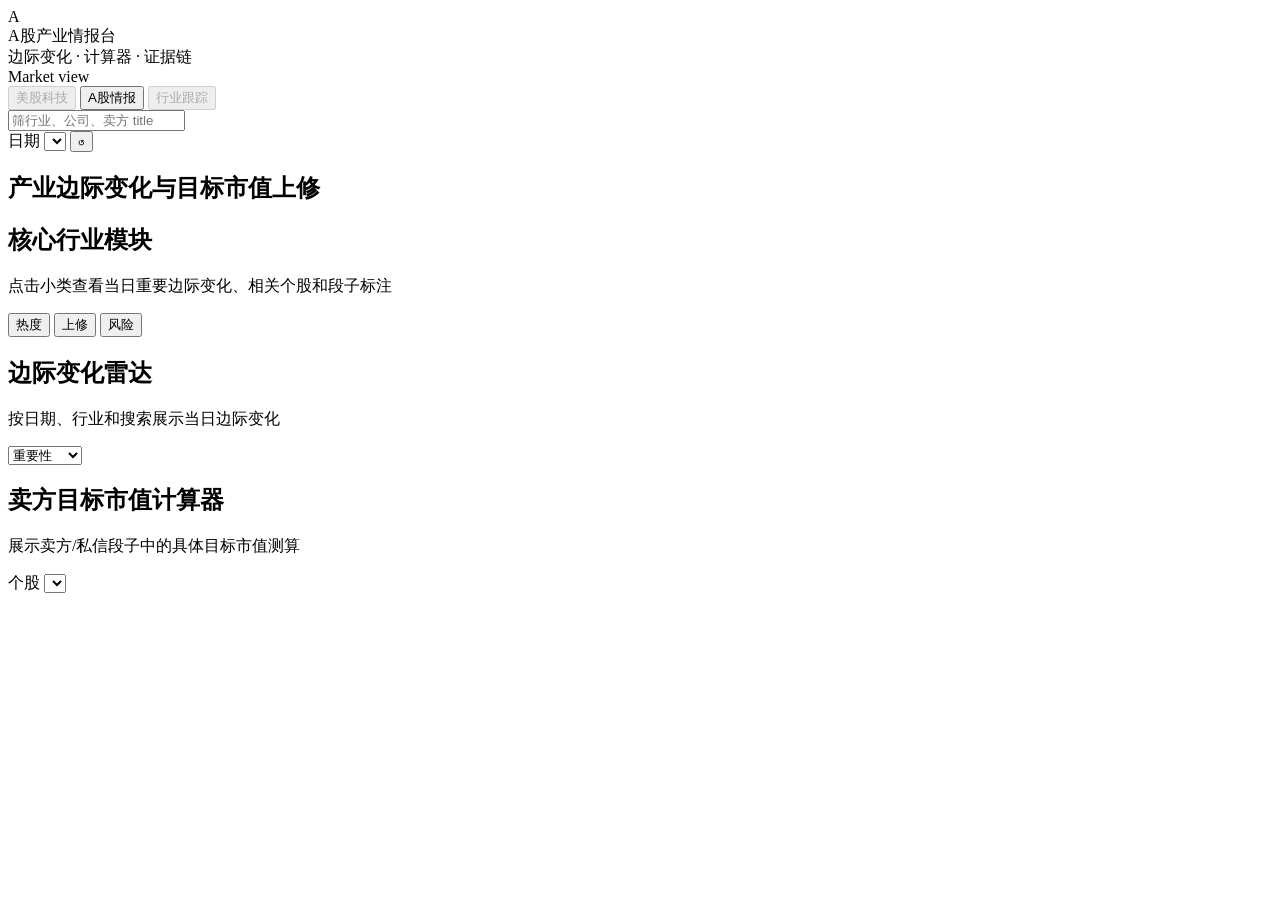
==== index.html @ c1e5407b "Publish index.html" ====
﻿<!doctype html>
<html lang="zh-CN">
  <head>
    <meta charset="utf-8" />
    <meta name="viewport" content="width=device-width, initial-scale=1" />
    <title>A股产业情报台</title>
    <link rel="stylesheet" href="./styles.css" />
  </head>
  <body>
    <div class="shell">
      <aside class="sidebar">
        <div class="brand">
          <div class="brand-mark">A</div>
          <div>
            <div class="brand-title">A股产业情报台</div>
            <div class="brand-subtitle">边际变化 · 计算器 · 证据链</div>
          </div>
        </div>

        <div class="sidebar-card">
          <div class="sidebar-label">Market view</div>
          <div class="market-switch">
            <button type="button" disabled>美股科技</button>
            <button class="active" type="button">A股情报</button>
            <button type="button" disabled>行业跟踪</button>
          </div>
        </div>

        <div class="search-box">
          <input id="globalSearch" type="search" placeholder="筛行业、公司、卖方 title" />
        </div>

        <div class="sidebar-card sidebar-date-card">
          <label class="date-filter" for="dateFilter">
            日期
            <select id="dateFilter"></select>
          </label>
          <button class="icon-button" id="resetFilters" title="重置筛选" aria-label="重置筛选">
            <span>↺</span>
          </button>
        </div>

        <nav class="industry-nav" id="industryNav" aria-label="核心行业"></nav>
      </aside>

      <main class="main">
        <section class="topbar">
          <div>
            <p class="eyebrow" id="topEyebrow"></p>
            <h1>产业边际变化与目标市值上修</h1>
          </div>
        </section>

        <section class="metrics-grid" id="metricsGrid"></section>

        <section class="panel industry-panel">
          <div class="panel-head">
            <div>
              <h2>核心行业模块</h2>
              <p>点击小类查看当日重要边际变化、相关个股和段子标注</p>
            </div>
            <div class="segmented" id="heatMode">
              <button class="active" data-mode="heat">热度</button>
              <button data-mode="revision">上修</button>
              <button data-mode="risk">风险</button>
            </div>
          </div>
          <div class="industry-map" id="industryMap"></div>
        </section>

        <section class="workbench lower">
          <div class="panel feed-panel">
            <div class="panel-head feed-head">
              <div>
                <h2>边际变化雷达</h2>
                <p>按日期、行业和搜索展示当日边际变化</p>
              </div>
              <div class="feed-tools">
                <select id="signalSort">
                  <option value="importance">重要性</option>
                  <option value="confidence">置信度</option>
                  <option value="upside">上修幅度</option>
                </select>
              </div>
            </div>
            <div class="signal-list" id="signalList"></div>
          </div>

          <div class="panel calculator-panel">
            <div class="panel-head calculator-head">
              <div>
                <h2>卖方目标市值计算器</h2>
                <p>展示卖方/私信段子中的具体目标市值测算</p>
              </div>
              <label class="stock-picker" for="calcCompany">
                个股
                <select id="calcCompany"></select>
              </label>
            </div>

            <div id="calculatorView"></div>
          </div>
        </section>
      </main>
    </div>

    <div class="modal-backdrop" id="detailModal" hidden>
      <section class="modal" role="dialog" aria-modal="true" aria-labelledby="modalTitle">
        <button class="modal-back" id="modalBack" aria-label="返回上一层" hidden>返回</button>
        <button class="modal-close" id="modalClose" aria-label="关闭弹窗">×</button>
        <div class="modal-header">
          <div>
            <p class="eyebrow" id="modalMeta">当日边际变化</p>
            <h2 id="modalTitle"></h2>
          </div>
          <div class="modal-score" id="modalScore"></div>
        </div>
        <div class="modal-body" id="modalBody"></div>
      </section>
    </div>

    <div class="modal-backdrop raw-modal-backdrop" id="rawTextModal" hidden>
      <section class="modal raw-modal" role="dialog" aria-modal="true" aria-labelledby="rawModalTitle">
        <button class="modal-close" id="rawModalClose" aria-label="关闭原文弹窗">×</button>
        <div class="modal-header">
          <div>
            <p class="eyebrow" id="rawModalMeta">段子底稿</p>
            <h2 id="rawModalTitle"></h2>
          </div>
        </div>
        <pre class="raw-text-body" id="rawModalBody"></pre>
      </section>
    </div>

    <script src="./app.js?v=public-20260630"></script>
  </body>
</html>
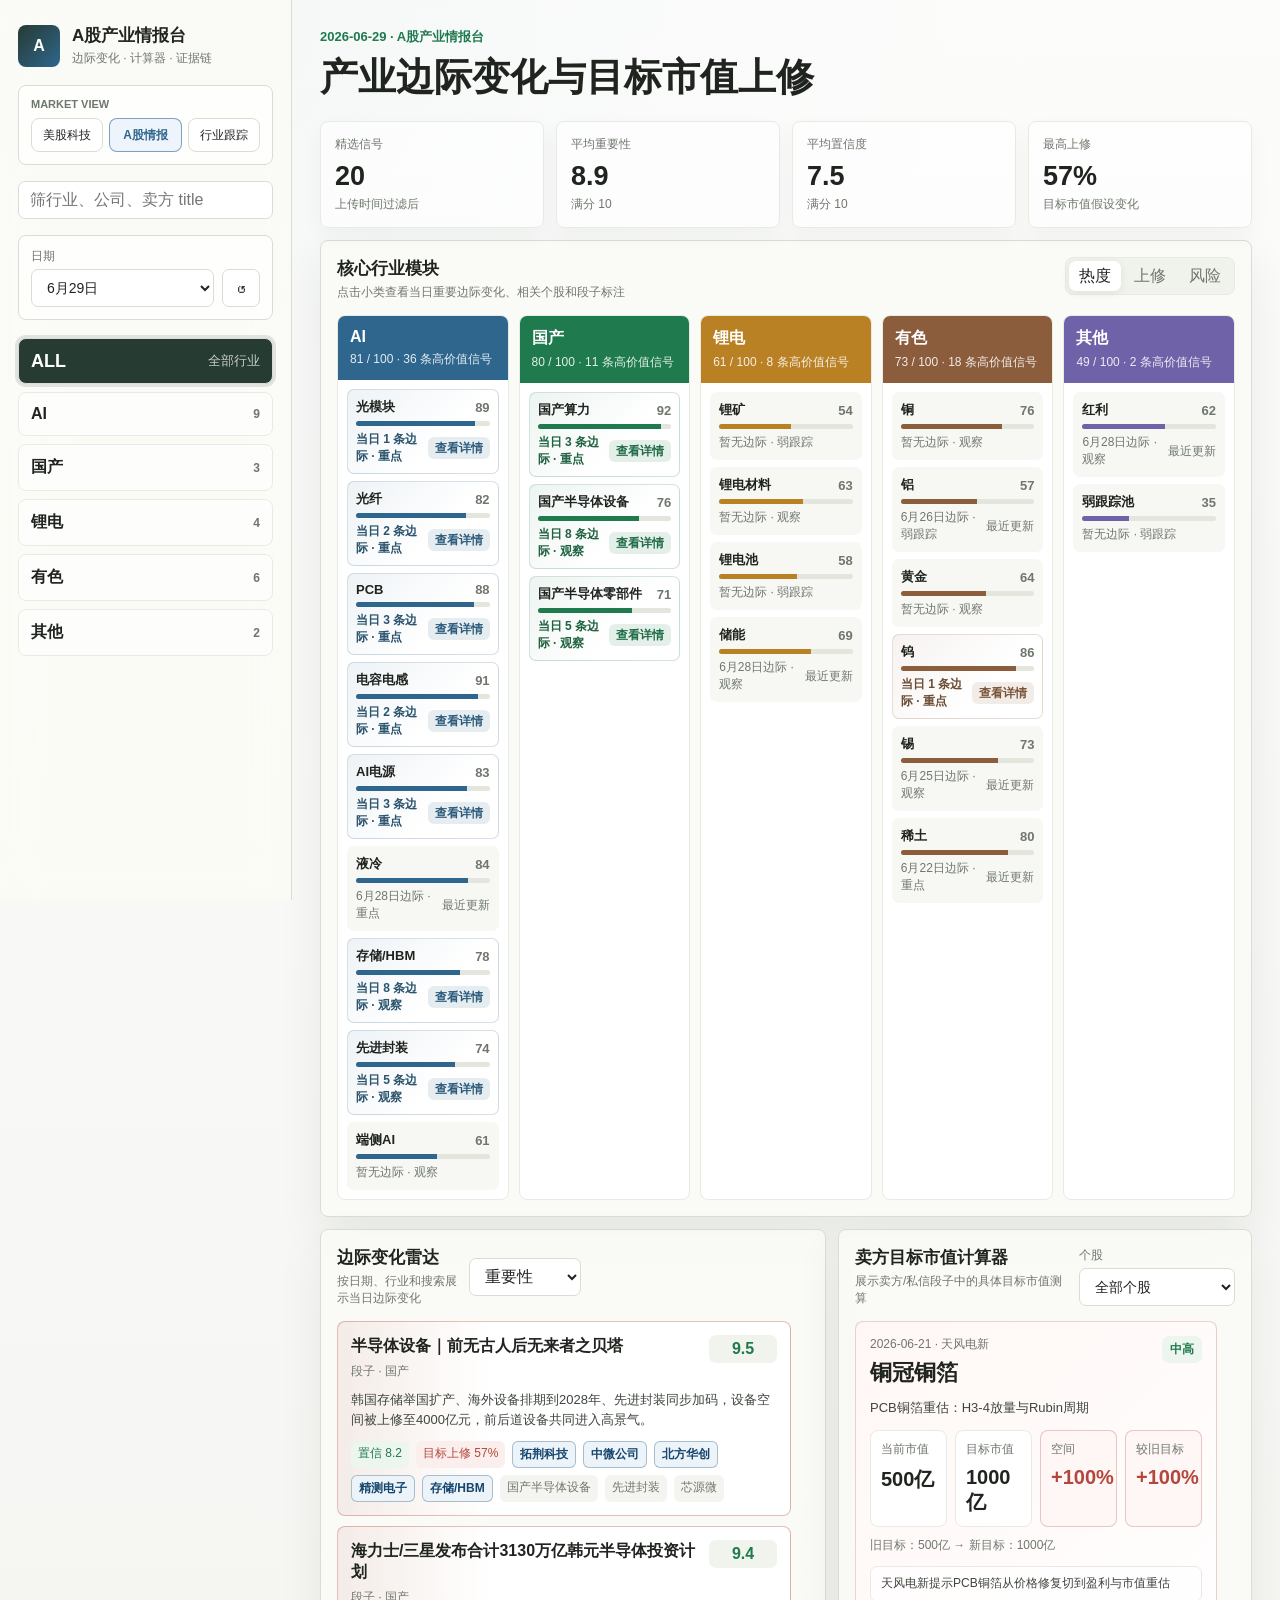
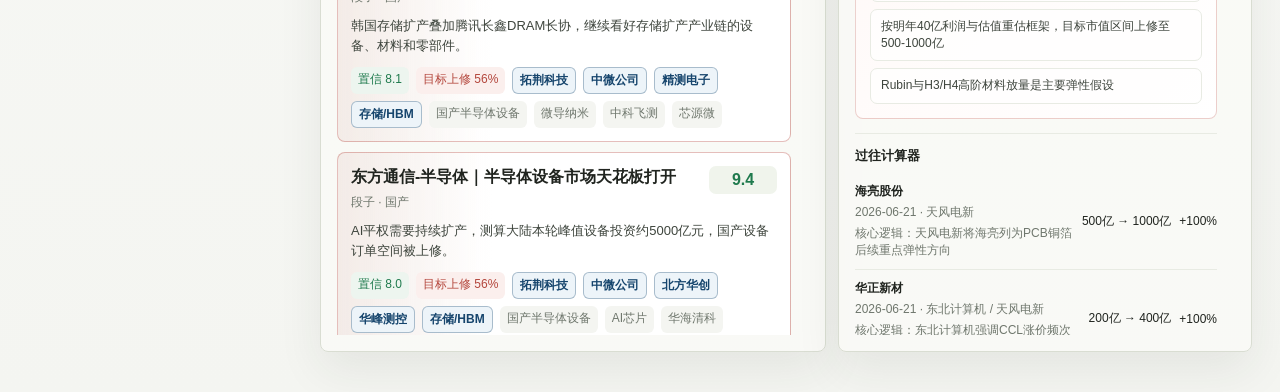
==== commit f002625e: "Publish dashboard public build 2026-06-30" ====
--- a/index.html
+++ b/index.html
@@ -20,9 +20,9 @@
         <div class="sidebar-card">
           <div class="sidebar-label">Market view</div>
           <div class="market-switch">
-            <button type="button" disabled>美股科技</button>
+            <a href="./us-tech.html" title="打开 美股科技产业情报台">美股科技</a>
             <button class="active" type="button">A股情报</button>
-            <button type="button" disabled>行业跟踪</button>
+            <a href="./industry.html" title="打开 行业跟踪台">行业跟踪</a>
           </div>
         </div>
 
--- a/styles.css
+++ b/styles.css
@@ -0,0 +1,1551 @@
+:root {
+  --bg: #f4f5f1;
+  --paper: #fbfbf7;
+  --paper-strong: #ffffff;
+  --ink: #20241f;
+  --muted: #6f776d;
+  --line: #d9ddd2;
+  --soft-line: #e8ebe3;
+  --green: #1f7a4d;
+  --red: #b4473d;
+  --amber: #b98024;
+  --blue: #2f668d;
+  --deep-blue: #16456d;
+  --violet: #7062a8;
+  --shadow: 0 18px 45px rgba(38, 46, 32, 0.08);
+}
+
+* {
+  box-sizing: border-box;
+}
+
+body {
+  margin: 0;
+  min-height: 100vh;
+  background:
+    linear-gradient(180deg, rgba(255, 255, 255, 0.72), rgba(244, 245, 241, 0.9)),
+    radial-gradient(circle at 14% 0%, rgba(47, 102, 141, 0.12), transparent 34%),
+    var(--bg);
+  color: var(--ink);
+  font-family:
+    Inter, "PingFang SC", "Microsoft YaHei", Arial, sans-serif;
+}
+
+button,
+input,
+select {
+  font: inherit;
+}
+
+button {
+  cursor: pointer;
+}
+
+.shell {
+  display: grid;
+  grid-template-columns: 292px minmax(0, 1fr);
+  min-height: 100vh;
+}
+
+.sidebar {
+  position: sticky;
+  top: 0;
+  height: 100vh;
+  padding: 24px 18px;
+  border-right: 1px solid var(--line);
+  background: rgba(251, 251, 247, 0.78);
+  backdrop-filter: blur(18px);
+  overflow: auto;
+}
+
+.brand {
+  display: flex;
+  align-items: center;
+  gap: 12px;
+  margin-bottom: 18px;
+}
+
+.brand-mark {
+  display: grid;
+  place-items: center;
+  width: 42px;
+  height: 42px;
+  border-radius: 8px;
+  color: #fff;
+  background: linear-gradient(135deg, #263b32, #2f668d);
+  font-weight: 800;
+}
+
+.brand-title {
+  font-size: 17px;
+  font-weight: 800;
+}
+
+.brand-subtitle {
+  margin-top: 3px;
+  color: var(--muted);
+  font-size: 12px;
+}
+
+.sidebar-card {
+  margin-bottom: 16px;
+  padding: 12px;
+  border: 1px solid var(--line);
+  border-radius: 8px;
+  background: rgba(255, 255, 255, 0.62);
+}
+
+.sidebar-label {
+  margin-bottom: 8px;
+  color: var(--muted);
+  font-size: 11px;
+  font-weight: 700;
+  text-transform: uppercase;
+}
+
+.market-switch {
+  display: grid;
+  grid-template-columns: 1fr 1fr 1fr;
+  gap: 6px;
+}
+
+.market-switch button,
+.market-switch a {
+  display: grid;
+  place-items: center;
+  width: 100%;
+  height: 34px;
+  padding: 0 8px;
+  border: 1px solid var(--line);
+  border-radius: 8px;
+  background: var(--paper-strong);
+  color: var(--ink);
+  text-decoration: none;
+  font-size: 12px;
+}
+
+.market-switch .active {
+  border-color: rgba(47, 102, 141, 0.58);
+  background: #eef4fb;
+  color: var(--blue);
+  font-weight: 760;
+}
+
+.market-switch a:hover {
+  border-color: rgba(47, 102, 141, 0.7);
+  background: #eef4fb;
+  color: var(--blue);
+}
+
+.sidebar-date-card {
+  display: grid;
+  grid-template-columns: 1fr 38px;
+  gap: 8px;
+  align-items: end;
+  margin-top: 16px;
+}
+
+.search-box input,
+.watch-input input,
+select,
+.calc-grid input,
+.calc-target select {
+  width: 100%;
+  height: 38px;
+  border: 1px solid var(--line);
+  border-radius: 7px;
+  padding: 0 11px;
+  background: var(--paper-strong);
+  color: var(--ink);
+  outline: none;
+}
+
+.search-box input:focus,
+.watch-input input:focus,
+select:focus,
+.calc-grid input:focus {
+  border-color: rgba(47, 102, 141, 0.7);
+  box-shadow: 0 0 0 3px rgba(47, 102, 141, 0.12);
+}
+
+.industry-nav {
+  margin-top: 18px;
+  display: grid;
+  gap: 8px;
+}
+
+.all-button {
+  display: flex;
+  align-items: center;
+  justify-content: space-between;
+  width: 100%;
+  min-height: 46px;
+  border: 1px solid var(--line);
+  border-radius: 8px;
+  padding: 0 12px;
+  background: #263b32;
+  color: #fff;
+  text-align: left;
+}
+
+.all-button span {
+  font-size: 18px;
+  font-weight: 850;
+}
+
+.all-button small {
+  color: rgba(255, 255, 255, 0.74);
+}
+
+.all-button.active {
+  box-shadow: 0 0 0 3px rgba(38, 59, 50, 0.12);
+}
+
+.nav-group {
+  border: 1px solid var(--soft-line);
+  border-radius: 8px;
+  background: rgba(255, 255, 255, 0.52);
+  overflow: hidden;
+}
+
+.nav-group summary {
+  list-style: none;
+  display: flex;
+  align-items: center;
+  justify-content: space-between;
+  padding: 12px 12px;
+  font-weight: 750;
+  cursor: pointer;
+}
+
+.nav-group summary::-webkit-details-marker {
+  display: none;
+}
+
+.nav-group summary span:last-child {
+  color: var(--muted);
+  font-size: 12px;
+}
+
+.nav-items {
+  padding: 0 8px 8px;
+  display: grid;
+  gap: 5px;
+}
+
+.nav-item {
+  border: 0;
+  border-radius: 6px;
+  padding: 8px 9px;
+  background: transparent;
+  color: var(--muted);
+  text-align: left;
+}
+
+.nav-item.active,
+.nav-item:hover {
+  background: #eef3ec;
+  color: var(--ink);
+}
+
+.main {
+  padding: 28px;
+  min-width: 0;
+}
+
+.topbar {
+  display: flex;
+  align-items: flex-start;
+  justify-content: space-between;
+  gap: 18px;
+  margin-bottom: 18px;
+}
+
+.eyebrow {
+  margin: 0 0 6px;
+  color: var(--green);
+  font-size: 13px;
+  font-weight: 750;
+}
+
+h1,
+h2,
+p {
+  margin: 0;
+}
+
+h1 {
+  font-size: clamp(26px, 3vw, 38px);
+  letter-spacing: 0;
+}
+
+h2 {
+  font-size: 17px;
+  letter-spacing: 0;
+}
+
+.top-actions {
+  display: flex;
+  align-items: center;
+  gap: 8px;
+}
+
+.date-filter,
+.stock-picker {
+  display: grid;
+  gap: 4px;
+  color: var(--muted);
+  font-size: 12px;
+}
+
+.date-filter select {
+  min-width: 118px;
+  height: 38px;
+}
+
+.icon-button,
+.primary-button,
+.segmented button,
+.mode-toggle button,
+.watch-input button {
+  border: 1px solid var(--line);
+  border-radius: 7px;
+  background: var(--paper-strong);
+  color: var(--ink);
+}
+
+.icon-button {
+  width: 38px;
+  height: 38px;
+  font-size: 18px;
+}
+
+.primary-button {
+  height: 38px;
+  padding: 0 14px;
+  color: #fff;
+  background: #263b32;
+  border-color: #263b32;
+  font-weight: 700;
+}
+
+.metrics-grid {
+  display: grid;
+  grid-template-columns: repeat(4, minmax(0, 1fr));
+  gap: 12px;
+  margin-bottom: 12px;
+}
+
+.metric {
+  min-height: 94px;
+  border: 1px solid var(--soft-line);
+  border-radius: 8px;
+  padding: 14px;
+  background: rgba(255, 255, 255, 0.68);
+  box-shadow: 0 8px 22px rgba(38, 46, 32, 0.04);
+}
+
+.metric-label {
+  color: var(--muted);
+  font-size: 12px;
+}
+
+.metric-value {
+  margin-top: 8px;
+  font-size: 27px;
+  font-weight: 850;
+}
+
+.metric-note {
+  margin-top: 4px;
+  color: var(--muted);
+  font-size: 12px;
+}
+
+.workbench {
+  display: grid;
+  grid-template-columns: minmax(0, 1.7fr) minmax(320px, 0.8fr);
+  gap: 12px;
+  margin-bottom: 12px;
+}
+
+.industry-panel {
+  margin-bottom: 12px;
+}
+
+.workbench.lower {
+  grid-template-columns: minmax(0, 1.1fr) minmax(360px, 0.9fr);
+}
+
+.panel {
+  min-width: 0;
+  border: 1px solid var(--line);
+  border-radius: 8px;
+  padding: 16px;
+  background: rgba(251, 251, 247, 0.86);
+  box-shadow: var(--shadow);
+}
+
+.panel-head {
+  display: flex;
+  align-items: flex-start;
+  justify-content: space-between;
+  gap: 12px;
+  margin-bottom: 14px;
+}
+
+.panel-head p {
+  margin-top: 4px;
+  color: var(--muted);
+  font-size: 12px;
+}
+
+.panel-head.compact {
+  margin-bottom: 12px;
+}
+
+.segmented,
+.mode-toggle {
+  display: inline-grid;
+  grid-auto-flow: column;
+  gap: 3px;
+  padding: 3px;
+  border: 1px solid var(--soft-line);
+  border-radius: 8px;
+  background: #f0f2ec;
+}
+
+.segmented button,
+.mode-toggle button {
+  min-width: 52px;
+  height: 30px;
+  padding: 0 10px;
+  border: 0;
+  background: transparent;
+  color: var(--muted);
+}
+
+.segmented button.active,
+.mode-toggle button.active {
+  background: #fff;
+  color: var(--ink);
+  box-shadow: 0 2px 8px rgba(38, 46, 32, 0.08);
+}
+
+.industry-map {
+  display: grid;
+  grid-template-columns: repeat(5, minmax(150px, 1fr));
+  gap: 10px;
+}
+
+.sector {
+  min-height: 198px;
+  border: 1px solid var(--soft-line);
+  border-radius: 8px;
+  background: #fff;
+  overflow: hidden;
+}
+
+.sector-head {
+  padding: 12px;
+  color: #fff;
+  background: var(--sector-color);
+}
+
+.sector-title {
+  font-weight: 850;
+}
+
+.sector-meta {
+  margin-top: 5px;
+  font-size: 12px;
+  opacity: 0.88;
+}
+
+.sub-list {
+  padding: 9px;
+  display: grid;
+  gap: 7px;
+}
+
+.sub-item {
+  display: grid;
+  gap: 5px;
+  width: 100%;
+  border: 1px solid transparent;
+  padding: 8px;
+  border-radius: 7px;
+  background: #f7f8f4;
+  color: var(--ink);
+  text-align: left;
+}
+
+.sub-item.has-detail:hover {
+  border-color: color-mix(in srgb, var(--sector-color) 42%, var(--line));
+  background: #fff;
+  transform: translateY(-1px);
+  box-shadow: 0 8px 18px rgba(38, 46, 32, 0.08);
+}
+
+.sub-item.has-detail {
+  border-color: color-mix(in srgb, var(--sector-color) 20%, transparent);
+  background: linear-gradient(135deg, color-mix(in srgb, var(--sector-color) 8%, #fff), #fff 62%);
+}
+
+.sub-line {
+  display: flex;
+  align-items: center;
+  justify-content: space-between;
+  gap: 10px;
+  font-size: 13px;
+  font-weight: 700;
+}
+
+.sub-score {
+  color: var(--muted);
+  font-variant-numeric: tabular-nums;
+}
+
+.sub-meta-row {
+  display: flex;
+  align-items: center;
+  justify-content: space-between;
+  gap: 8px;
+  color: var(--muted);
+  font-size: 12px;
+}
+
+.sub-meta-row span:last-child {
+  color: color-mix(in srgb, var(--sector-color) 68%, #20241f);
+  white-space: nowrap;
+}
+
+.today-edge-label {
+  color: color-mix(in srgb, var(--sector-color) 72%, #20241f);
+  font-weight: 760;
+}
+
+.edge-action {
+  display: inline-flex;
+  align-items: center;
+  min-height: 22px;
+  padding: 2px 7px;
+  border-radius: 6px;
+  background: color-mix(in srgb, var(--sector-color) 12%, #fff);
+  color: color-mix(in srgb, var(--sector-color) 84%, #20241f) !important;
+  font-weight: 800;
+}
+
+.edge-muted {
+  color: var(--muted) !important;
+}
+
+.bar {
+  height: 5px;
+  border-radius: 99px;
+  background: #e2e6dc;
+  overflow: hidden;
+}
+
+.bar span {
+  display: block;
+  height: 100%;
+  width: var(--w);
+  background: var(--sector-color);
+}
+
+.watch-input {
+  display: grid;
+  grid-template-columns: 1fr 38px;
+  gap: 7px;
+}
+
+.feed-head {
+  align-items: center;
+}
+
+.feed-tools {
+  display: grid;
+  grid-template-columns: 112px minmax(220px, 320px);
+  gap: 8px;
+  align-items: center;
+}
+
+.watch-compact {
+  display: grid;
+  grid-template-columns: 1fr 34px;
+  gap: 6px;
+}
+
+.watch-compact input {
+  height: 34px;
+  border: 1px solid var(--line);
+  border-radius: 7px;
+  padding: 0 10px;
+  background: #fff;
+  outline: none;
+}
+
+.watch-compact button {
+  height: 34px;
+  border: 1px solid var(--line);
+  border-radius: 7px;
+  background: #263b32;
+  color: #fff;
+  font-weight: 800;
+}
+
+.watch-input button {
+  height: 38px;
+  font-size: 20px;
+  line-height: 1;
+}
+
+.watch-tags {
+  display: flex;
+  flex-wrap: wrap;
+  gap: 7px;
+  margin-top: 12px;
+}
+
+.watch-tags.compact {
+  margin: -2px 0 12px;
+}
+
+.tag {
+  display: inline-flex;
+  align-items: center;
+  gap: 6px;
+  max-width: 100%;
+  min-height: 28px;
+  padding: 4px 8px;
+  border: 1px solid var(--line);
+  border-radius: 7px;
+  background: #fff;
+  color: var(--ink);
+  font-size: 13px;
+}
+
+.tag button {
+  border: 0;
+  background: transparent;
+  color: var(--muted);
+  padding: 0;
+}
+
+.signal-list {
+  display: grid;
+  gap: 10px;
+  max-height: 614px;
+  overflow: auto;
+  scrollbar-gutter: stable;
+  padding-right: 3px;
+}
+
+.signal-card {
+  border: 1px solid var(--soft-line);
+  border-radius: 8px;
+  padding: 13px;
+  background: #fff;
+}
+
+.signal-card[role="button"] {
+  cursor: pointer;
+}
+
+.signal-card[role="button"]:hover,
+.signal-card[role="button"]:focus-visible {
+  border-color: rgba(31, 122, 77, 0.3);
+  box-shadow: 0 10px 24px rgba(38, 46, 32, 0.08);
+  outline: none;
+  transform: translateY(-1px);
+}
+
+.signal-card.revision-alert {
+  border-color: rgba(180, 71, 61, 0.35);
+  background: linear-gradient(90deg, rgba(180, 71, 61, 0.08), #fff 34%);
+}
+
+.signal-top {
+  display: flex;
+  justify-content: space-between;
+  align-items: flex-start;
+  gap: 12px;
+}
+
+.signal-title {
+  font-weight: 850;
+  line-height: 1.35;
+}
+
+.signal-meta {
+  margin-top: 6px;
+  color: var(--muted);
+  font-size: 12px;
+}
+
+.score-pill {
+  flex: 0 0 auto;
+  min-width: 68px;
+  padding: 5px 7px;
+  border-radius: 7px;
+  background: #f0f4ec;
+  color: var(--green);
+  text-align: center;
+  font-weight: 850;
+  font-variant-numeric: tabular-nums;
+}
+
+.signal-summary {
+  margin-top: 10px;
+  color: #3e453d;
+  font-size: 13px;
+  line-height: 1.55;
+}
+
+.signal-source-title {
+  display: inline-flex;
+  max-width: 100%;
+  margin-top: 10px;
+  color: var(--green);
+  font-size: 13px;
+  font-weight: 800;
+  line-height: 1.35;
+}
+
+.summary-open {
+  display: inline-flex;
+  align-items: center;
+  min-height: 28px;
+  margin-top: 8px;
+  border: 1px solid rgba(31, 122, 77, 0.24);
+  border-radius: 7px;
+  padding: 4px 9px;
+  background: #eef6ef;
+  color: var(--green);
+  font-size: 12px;
+  font-weight: 800;
+  cursor: pointer;
+}
+
+.summary-open:hover,
+.summary-open:focus-visible {
+  border-color: rgba(31, 122, 77, 0.48);
+  outline: none;
+}
+
+.summary-open.in-modal {
+  margin: 8px 0 2px;
+}
+
+.signal-foot {
+  display: flex;
+  flex-wrap: wrap;
+  gap: 7px;
+  margin-top: 11px;
+}
+
+.mini-chip {
+  padding: 4px 7px;
+  border-radius: 6px;
+  background: #f4f5f1;
+  color: var(--muted);
+  font-size: 12px;
+}
+
+.mini-chip.up {
+  color: var(--red);
+  background: #fbefed;
+}
+
+.mini-chip.good {
+  color: var(--green);
+  background: #edf5ef;
+}
+
+.mini-chip.company-signal-tag {
+  border: 1px solid rgba(22, 69, 109, 0.32);
+  background: #edf4f9;
+  color: var(--deep-blue);
+  font-weight: 750;
+}
+
+.calculator-head {
+  align-items: center;
+}
+
+#calculatorView {
+  max-height: 614px;
+  overflow: auto;
+  scrollbar-gutter: stable;
+  padding-right: 3px;
+}
+
+.stock-picker {
+  min-width: 156px;
+}
+
+.sellside-calc-card {
+  border: 1px solid rgba(180, 71, 61, 0.25);
+  border-radius: 8px;
+  padding: 14px;
+  background: linear-gradient(135deg, #fff7f5, #fff);
+}
+
+.sellside-calc-card.empty-calc {
+  border-color: var(--soft-line);
+  background: #fff;
+}
+
+.calc-card-top {
+  display: flex;
+  align-items: flex-start;
+  justify-content: space-between;
+  gap: 12px;
+  margin-bottom: 10px;
+}
+
+.calc-card-label {
+  margin-bottom: 5px;
+  color: var(--muted);
+  font-size: 12px;
+}
+
+.sellside-calc-card h3 {
+  margin: 0;
+  font-size: 22px;
+}
+
+.sellside-calc-card p {
+  color: #3e453d;
+  font-size: 13px;
+  line-height: 1.55;
+}
+
+.confidence-pill {
+  flex: 0 0 auto;
+  padding: 5px 8px;
+  border-radius: 7px;
+  background: #edf5ef;
+  color: var(--green);
+  font-size: 12px;
+  font-weight: 800;
+}
+
+.sellside-target {
+  display: grid;
+  grid-template-columns: repeat(4, minmax(0, 1fr));
+  gap: 8px;
+  margin-top: 12px;
+}
+
+.sellside-target > div {
+  min-height: 72px;
+  border: 1px solid var(--soft-line);
+  border-radius: 8px;
+  padding: 10px;
+  background: #fff;
+}
+
+.sellside-target span {
+  display: block;
+  color: var(--muted);
+  font-size: 12px;
+}
+
+.sellside-target strong {
+  display: block;
+  margin-top: 8px;
+  font-size: 20px;
+  font-variant-numeric: tabular-nums;
+}
+
+.sellside-target .target-upside,
+.sellside-target .target-revision {
+  border-color: rgba(180, 71, 61, 0.28);
+  background: #fff7f5;
+}
+
+.sellside-target .target-upside strong,
+.sellside-target .target-revision strong {
+  color: var(--red);
+}
+
+.old-target-line {
+  margin-top: 10px;
+  color: var(--muted);
+  font-size: 12px;
+  font-variant-numeric: tabular-nums;
+}
+
+.assumption-list {
+  display: grid;
+  gap: 7px;
+  margin-top: 12px;
+}
+
+.assumption-list div {
+  padding: 8px 10px;
+  border: 1px solid var(--soft-line);
+  border-radius: 7px;
+  background: rgba(255, 255, 255, 0.74);
+  color: #3e453d;
+  font-size: 12px;
+  line-height: 1.45;
+}
+
+.calculator-history {
+  margin-top: 14px;
+}
+
+.calc-history-item {
+  display: grid;
+  grid-template-columns: 1.1fr auto auto;
+  gap: 8px;
+  align-items: center;
+  width: 100%;
+  padding: 10px 0;
+  border: 0;
+  border-bottom: 1px solid var(--soft-line);
+  background: transparent;
+  color: var(--ink);
+  text-align: left;
+  font-size: 12px;
+}
+
+.calc-history-item:hover,
+.calc-history-item:focus-visible,
+.company-calc-row:hover,
+.company-calc-row:focus-visible {
+  background: rgba(31, 122, 77, 0.06);
+  outline: none;
+}
+
+.calc-history-item:last-child {
+  border-bottom: 0;
+}
+
+.calc-history-item span {
+  display: block;
+  margin-top: 4px;
+  color: var(--muted);
+}
+
+.calc-history-logic {
+  max-width: 380px;
+  line-height: 1.45;
+}
+
+.empty-state {
+  border: 1px dashed var(--line);
+  border-radius: 8px;
+  padding: 18px;
+  color: var(--muted);
+  background: rgba(255, 255, 255, 0.62);
+  text-align: center;
+}
+
+.empty-state.small {
+  padding: 10px;
+  font-size: 12px;
+}
+
+.calc-target,
+.calc-grid {
+  display: grid;
+  gap: 10px;
+}
+
+.calc-target {
+  grid-template-columns: 1fr 116px;
+  margin-bottom: 12px;
+}
+
+.calc-grid {
+  grid-template-columns: repeat(2, minmax(0, 1fr));
+}
+
+label {
+  display: grid;
+  gap: 6px;
+  color: var(--muted);
+  font-size: 12px;
+}
+
+label input,
+label select {
+  color: var(--ink);
+  font-size: 14px;
+}
+
+.calc-result {
+  display: grid;
+  grid-template-columns: repeat(3, 1fr);
+  gap: 8px;
+  margin-top: 12px;
+}
+
+.result-cell {
+  border: 1px solid var(--soft-line);
+  border-radius: 8px;
+  padding: 11px;
+  background: #fff;
+}
+
+.result-cell span {
+  display: block;
+  color: var(--muted);
+  font-size: 12px;
+}
+
+.result-cell strong {
+  display: block;
+  margin-top: 7px;
+  font-size: 20px;
+  font-variant-numeric: tabular-nums;
+}
+
+.result-cell.target-cell {
+  border-color: rgba(180, 71, 61, 0.32);
+  background: #fff7f5;
+}
+
+.result-cell.target-cell strong {
+  color: var(--red);
+}
+
+.cap-revision-hero {
+  display: grid;
+  grid-template-columns: 1fr auto auto;
+  gap: 10px;
+  align-items: center;
+  margin-bottom: 12px;
+  padding: 12px;
+  border: 1px solid rgba(180, 71, 61, 0.28);
+  border-radius: 8px;
+  background: linear-gradient(135deg, #fff7f5, #ffffff);
+}
+
+.cap-revision-hero span {
+  display: block;
+  color: var(--muted);
+  font-size: 12px;
+}
+
+.cap-revision-hero strong {
+  display: block;
+  margin-top: 4px;
+  font-size: 17px;
+}
+
+.cap-lift {
+  color: var(--muted);
+  font-size: 13px;
+  font-variant-numeric: tabular-nums;
+}
+
+.cap-percent {
+  min-width: 56px;
+  padding: 6px 8px;
+  border-radius: 7px;
+  background: var(--red);
+  color: #fff;
+  text-align: center;
+  font-weight: 850;
+}
+
+.revision-box {
+  margin-top: 14px;
+  padding-top: 13px;
+  border-top: 1px solid var(--soft-line);
+}
+
+.revision-title {
+  margin-bottom: 8px;
+  font-size: 13px;
+  font-weight: 850;
+}
+
+.revision-item {
+  display: grid;
+  grid-template-columns: 72px 1fr auto;
+  gap: 8px;
+  align-items: center;
+  padding: 8px 0;
+  border-bottom: 1px solid var(--soft-line);
+  font-size: 12px;
+}
+
+.revision-item.strong-revision {
+  grid-template-columns: 70px 1fr auto;
+  padding: 10px;
+  margin-bottom: 7px;
+  border: 1px solid var(--soft-line);
+  border-radius: 8px;
+  background: #fff;
+}
+
+.revision-item:last-child {
+  border-bottom: 0;
+}
+
+.revision-item .lift {
+  color: var(--red);
+  font-weight: 800;
+}
+
+.revision-cap,
+.revision-reason {
+  grid-column: 2 / 4;
+  color: var(--muted);
+}
+
+.revision-cap {
+  font-variant-numeric: tabular-nums;
+}
+
+.modal-backdrop {
+  position: fixed;
+  inset: 0;
+  z-index: 30;
+  display: grid;
+  place-items: center;
+  padding: 22px;
+  background: rgba(20, 24, 20, 0.42);
+  backdrop-filter: blur(8px);
+}
+
+.raw-modal-backdrop {
+  z-index: 55;
+}
+
+.modal-backdrop[hidden] {
+  display: none;
+}
+
+.modal {
+  position: relative;
+  width: min(860px, 100%);
+  max-height: min(760px, 88vh);
+  overflow: auto;
+  border: 1px solid var(--line);
+  border-radius: 10px;
+  background: var(--paper);
+  box-shadow: 0 30px 80px rgba(16, 20, 16, 0.24);
+}
+
+.modal-close,
+.modal-back {
+  position: absolute;
+  top: 12px;
+  height: 34px;
+  border: 1px solid var(--line);
+  border-radius: 7px;
+  background: #fff;
+  color: var(--muted);
+}
+
+.modal-close {
+  right: 12px;
+  width: 34px;
+  font-size: 20px;
+}
+
+.modal-back {
+  right: 54px;
+  padding: 0 12px;
+  font-size: 13px;
+  font-weight: 750;
+}
+
+.modal-back[hidden] {
+  display: none;
+}
+
+.modal-back:hover,
+.modal-back:focus-visible,
+.modal-close:hover,
+.modal-close:focus-visible {
+  border-color: rgba(31, 122, 77, 0.32);
+  color: var(--green);
+  outline: none;
+}
+
+.modal-header {
+  display: flex;
+  justify-content: space-between;
+  gap: 16px;
+  padding: 22px 112px 16px 22px;
+  border-bottom: 1px solid var(--soft-line);
+}
+
+.modal-header h2 {
+  font-size: 26px;
+}
+
+.modal-score {
+  display: grid;
+  justify-items: end;
+  gap: 5px;
+  font-variant-numeric: tabular-nums;
+}
+
+.modal-score span {
+  color: var(--muted);
+  font-size: 13px;
+}
+
+.modal-score strong {
+  padding: 5px 8px;
+  border-radius: 7px;
+  background: #fbefed;
+  color: var(--red);
+}
+
+.modal-body {
+  display: grid;
+  gap: 12px;
+  padding: 16px 22px 22px;
+}
+
+.raw-modal {
+  width: min(1040px, calc(100vw - 42px));
+  max-height: min(860px, 86vh);
+}
+
+.raw-text-body {
+  margin: 0;
+  padding: 18px 22px 22px;
+  max-height: min(640px, 64vh);
+  overflow: auto;
+  white-space: pre-wrap;
+  word-break: break-word;
+  border-top: 1px solid var(--line);
+  background: #fff;
+  color: #263027;
+  font-family: inherit;
+  font-size: 15px;
+  line-height: 1.75;
+}
+
+.modal-tags {
+  margin-top: 12px;
+}
+
+.signal-detail-block {
+  border-color: rgba(31, 122, 77, 0.28);
+  background: linear-gradient(135deg, #f7fbf7, #fff);
+}
+
+.change-block {
+  display: grid;
+  grid-template-columns: max-content 1fr;
+  gap: 12px;
+  padding: 14px;
+  border: 1px solid var(--soft-line);
+  border-radius: 8px;
+  background: #fff;
+}
+
+.change-block.full-width-block {
+  grid-template-columns: 1fr;
+}
+
+.change-index {
+  display: grid;
+  place-items: center;
+  width: 28px;
+  height: 28px;
+  border-radius: 7px;
+  background: #263b32;
+  color: #fff;
+  font-weight: 850;
+}
+
+.change-date-badge {
+  display: grid;
+  place-items: center;
+  min-width: 58px;
+  height: 30px;
+  padding: 0 8px;
+  border-radius: 7px;
+  background: #263b32;
+  color: #fff;
+  font-size: 12px;
+  font-weight: 850;
+  white-space: nowrap;
+}
+
+.change-date-badge.is-current {
+  background: var(--deep-blue);
+}
+
+.change-section-label {
+  margin-bottom: 4px;
+  color: var(--deep-blue);
+  font-size: 13px;
+  font-weight: 850;
+}
+
+.signal-detail-title {
+  margin-bottom: 8px;
+  color: var(--deep-blue);
+}
+
+.change-card-head {
+  display: flex;
+  align-items: flex-start;
+  justify-content: space-between;
+  gap: 14px;
+}
+
+.change-card-head h3 {
+  flex: 1 1 auto;
+}
+
+.change-card-metrics {
+  display: flex;
+  flex: 0 0 auto;
+  flex-wrap: wrap;
+  justify-content: flex-end;
+  gap: 7px;
+  max-width: 300px;
+}
+
+.change-content h3 {
+  margin: 0 0 7px;
+  font-size: 16px;
+}
+
+.change-content p {
+  color: #3e453d;
+  font-size: 13px;
+  line-height: 1.6;
+}
+
+.raw-summary-block {
+  display: block;
+  width: 100%;
+  border: 0;
+  border-radius: 7px;
+  padding: 7px 8px;
+  background: transparent;
+  color: #263027;
+  text-align: left;
+  font: inherit;
+  font-size: 13px;
+  line-height: 1.62;
+  cursor: pointer;
+}
+
+.signal-raw-summary {
+  margin-top: 8px;
+  padding: 7px 0;
+}
+
+.raw-summary-block:hover,
+.raw-summary-block:focus-visible {
+  background: #f7fbf7;
+  box-shadow: inset 3px 0 0 var(--green);
+  outline: none;
+}
+
+.company-grid {
+  display: grid;
+  grid-template-columns: repeat(2, minmax(0, 1fr));
+  gap: 8px;
+  margin-top: 12px;
+}
+
+.current-signal-company-grid {
+  margin-top: 14px;
+}
+
+.company-chip {
+  min-height: 76px;
+  overflow: hidden;
+  padding: 10px;
+  border: 1px solid var(--soft-line);
+  border-radius: 8px;
+  background: #f7f8f4;
+  color: var(--ink);
+  text-align: left;
+  font: inherit;
+}
+
+.company-chip.company-highlight {
+  border-color: rgba(180, 71, 61, 0.28);
+  background: #fff7f5;
+}
+
+.company-chip:hover,
+.company-chip:focus-visible {
+  border-color: rgba(31, 122, 77, 0.34);
+  box-shadow: 0 8px 18px rgba(38, 46, 32, 0.08);
+  outline: none;
+  transform: translateY(-1px);
+}
+
+.company-name {
+  font-weight: 850;
+}
+
+.company-role {
+  margin-top: 4px;
+  color: var(--muted);
+  font-size: 12px;
+}
+
+.company-note {
+  margin-top: 8px;
+  color: var(--red);
+  font-size: 12px;
+  line-height: 1.45;
+  display: -webkit-box;
+  -webkit-line-clamp: 2;
+  -webkit-box-orient: vertical;
+  overflow: hidden;
+}
+
+.company-note span {
+  display: inline-block;
+  margin-right: 5px;
+  padding: 2px 5px;
+  border-radius: 5px;
+  background: var(--red);
+  color: #fff;
+  font-size: 11px;
+  font-weight: 800;
+}
+
+.company-history-row {
+  display: grid;
+  gap: 5px;
+  padding: 12px 0;
+  border-bottom: 1px solid var(--soft-line);
+}
+
+.company-history-row:last-child {
+  border-bottom: 0;
+}
+
+.company-history-row h4 {
+  margin: 0;
+  font-size: 15px;
+  line-height: 1.35;
+}
+
+.company-history-date {
+  color: var(--green);
+  font-size: 17px;
+  font-weight: 850;
+  font-variant-numeric: tabular-nums;
+}
+
+.company-history-meta {
+  color: var(--muted);
+  font-size: 12px;
+}
+
+.company-history-row p {
+  max-width: 680px;
+  color: #3e453d;
+  font-size: 13px;
+  line-height: 1.55;
+}
+
+.company-note.compact {
+  width: fit-content;
+  max-width: 680px;
+  margin-top: 3px;
+}
+
+.company-calc-list {
+  display: grid;
+  gap: 8px;
+}
+
+.company-calc-row {
+  display: grid;
+  grid-template-columns: 1.2fr auto auto;
+  gap: 8px;
+  align-items: center;
+  width: 100%;
+  padding: 10px;
+  border: 1px solid var(--soft-line);
+  border-radius: 8px;
+  background: #fff;
+  color: var(--ink);
+  text-align: left;
+  font: inherit;
+  font-size: 12px;
+}
+
+.company-calc-row span {
+  display: block;
+  margin-top: 4px;
+  color: var(--muted);
+}
+
+@media (max-width: 1180px) {
+  .shell {
+    grid-template-columns: 1fr;
+  }
+
+  .sidebar {
+    position: relative;
+    height: auto;
+    border-right: 0;
+    border-bottom: 1px solid var(--line);
+  }
+
+  .industry-nav {
+    grid-template-columns: repeat(2, 1fr);
+  }
+
+  .industry-map {
+    grid-template-columns: repeat(2, minmax(0, 1fr));
+  }
+
+  .metrics-grid,
+  .workbench.lower {
+    grid-template-columns: 1fr;
+  }
+
+  .feed-tools {
+    grid-template-columns: 1fr;
+    width: 100%;
+  }
+
+  .sellside-target,
+  .calc-history-item {
+    grid-template-columns: 1fr;
+  }
+}
+
+@media (max-width: 680px) {
+  .main {
+    padding: 18px;
+  }
+
+  .topbar,
+  .panel-head {
+    flex-direction: column;
+  }
+
+  .metrics-grid,
+  .industry-nav,
+  .industry-map,
+  .calc-result,
+  .calc-grid,
+  .calc-target,
+  .company-grid,
+  .cap-revision-hero,
+  .sellside-target {
+    grid-template-columns: 1fr;
+  }
+
+  .change-block {
+    grid-template-columns: 1fr;
+  }
+}
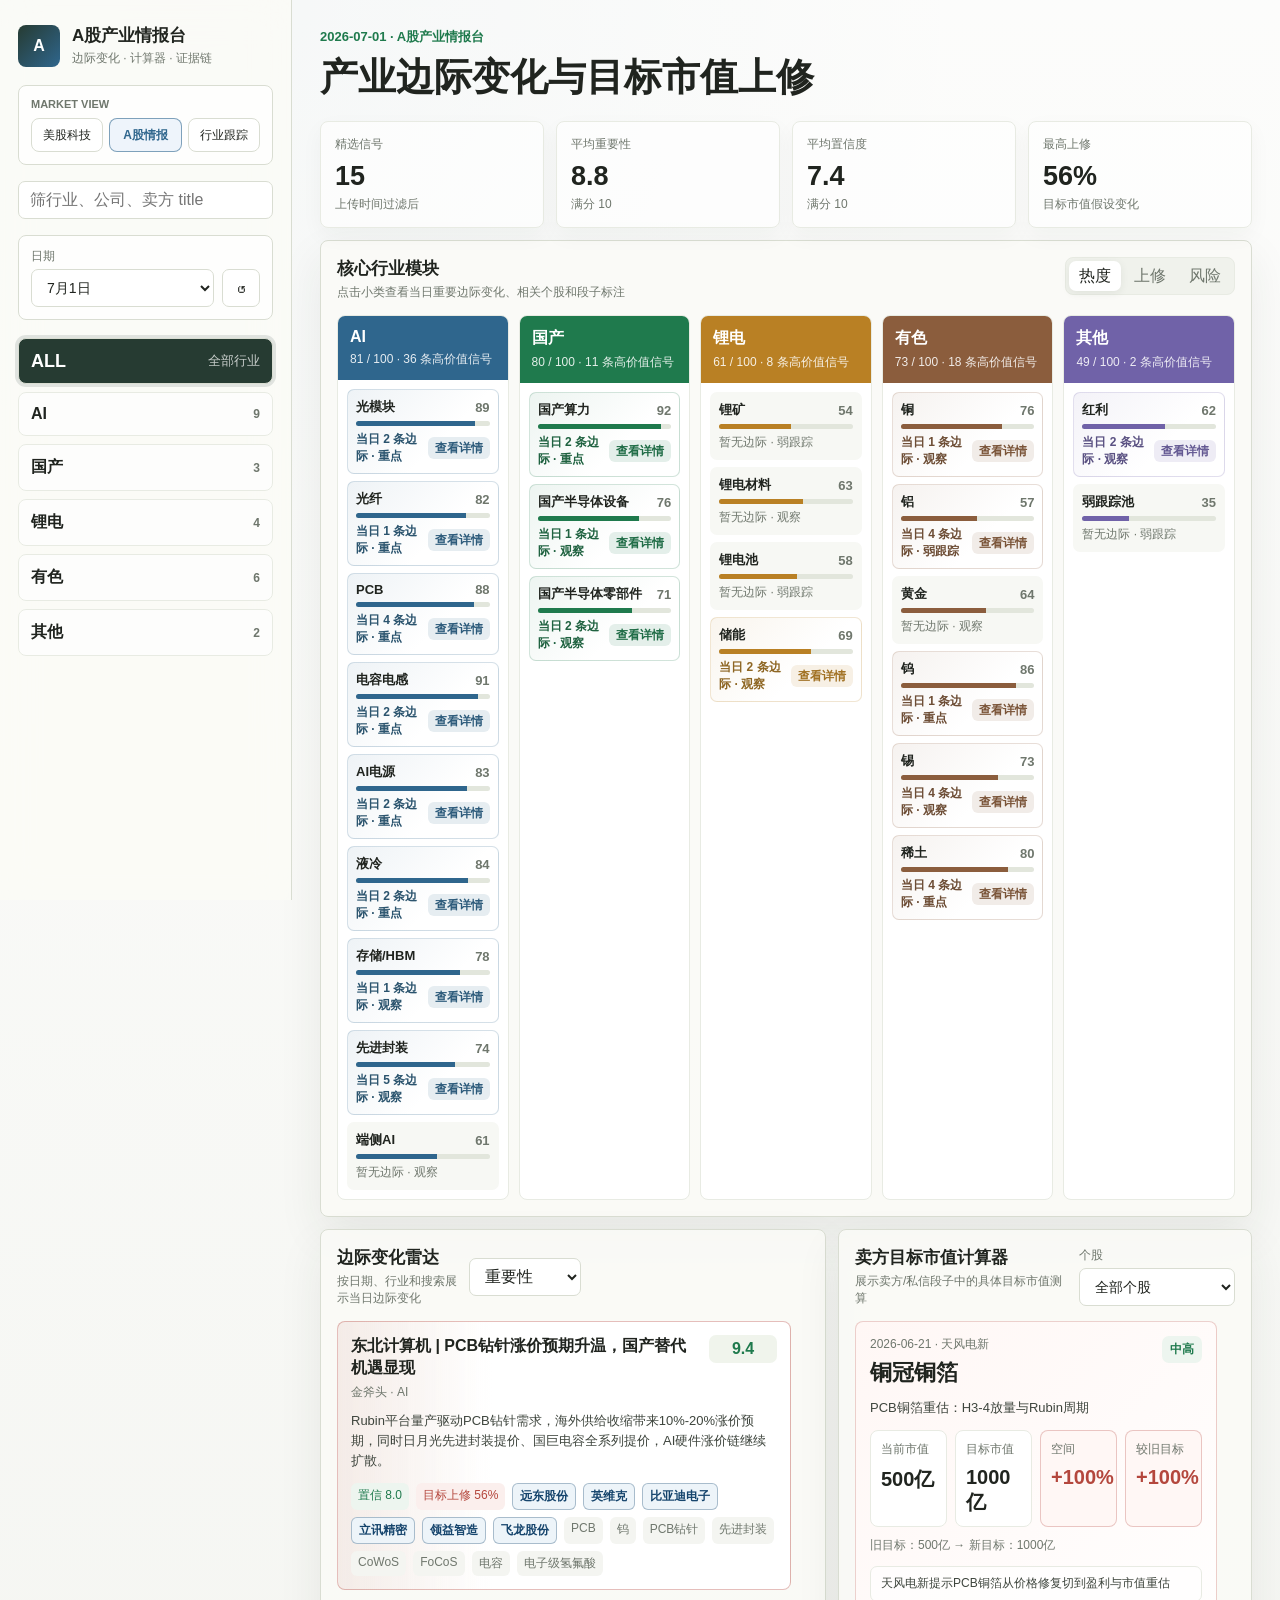
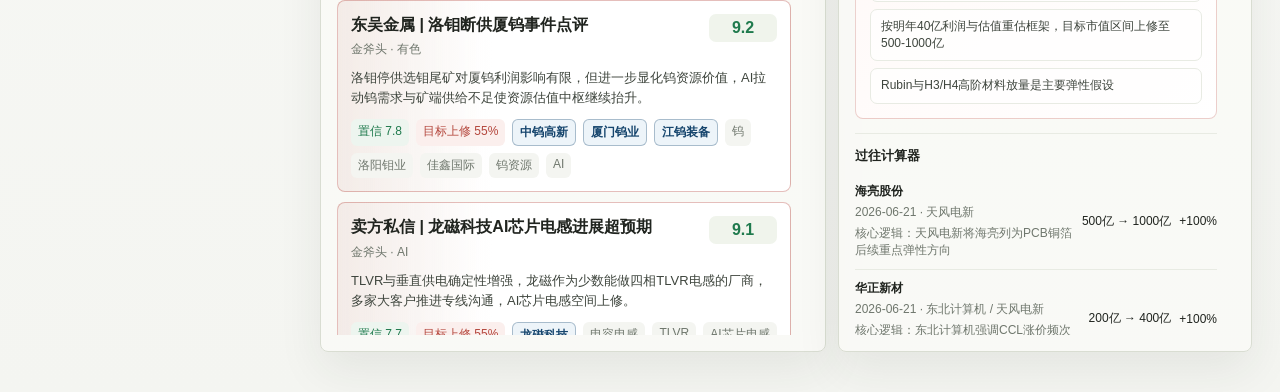
==== commit b8ee833e: "Publish dashboard public build 2026-07-01" ====
--- a/index.html
+++ b/index.html
@@ -132,6 +132,6 @@
       </section>
     </div>
 
-    <script src="./app.js?v=public-20260630"></script>
+    <script src="./app.js?v=external-20260702"></script>
   </body>
 </html>
